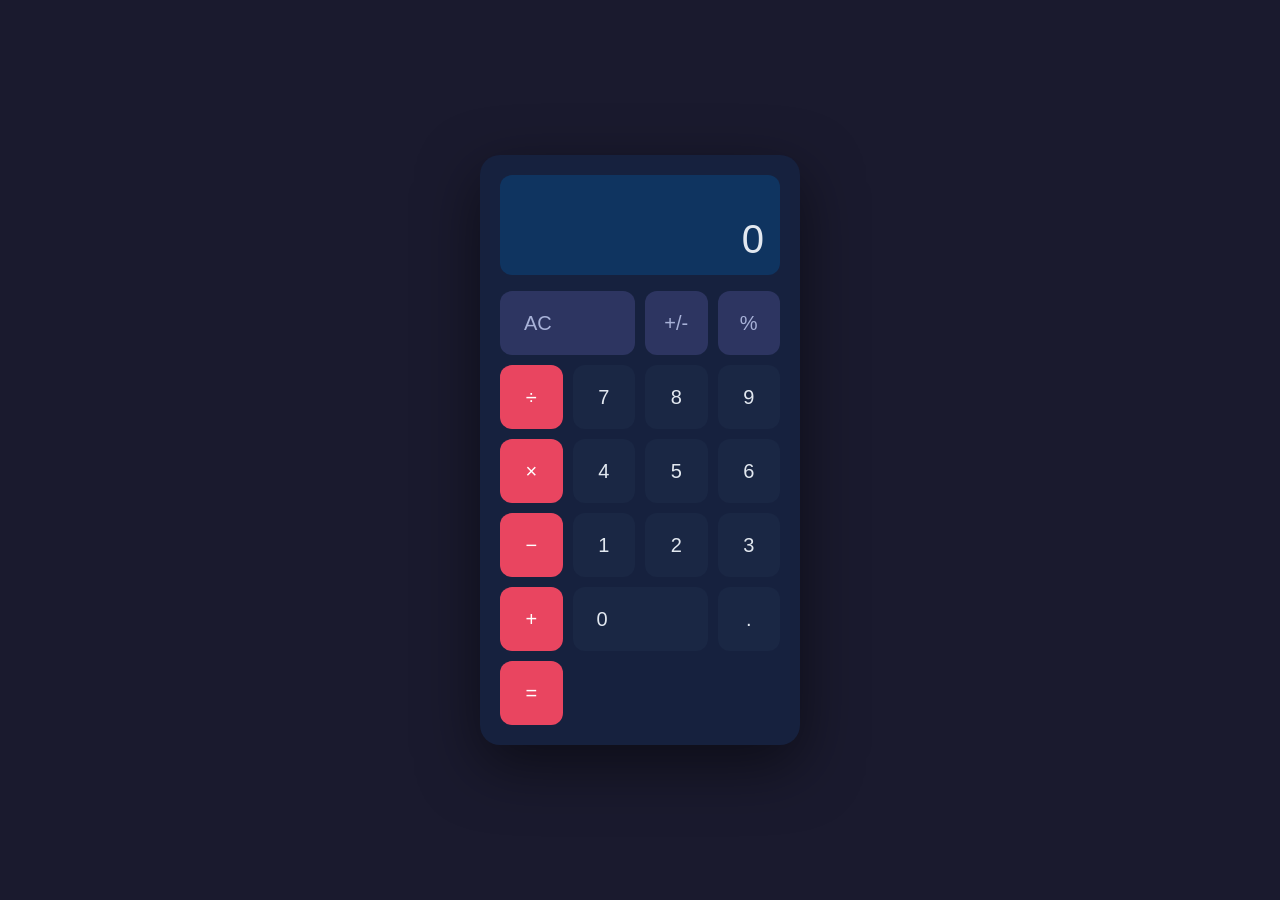
==== index.html @ a8ee5b20 "Add simple calculator app HTML/CSS/JS calculator with basic arithmetic, keyboard support, and a clea" ====
<!DOCTYPE html>
<html lang="en">
<head>
  <meta charset="UTF-8">
  <meta name="viewport" content="width=device-width, initial-scale=1.0">
  <title>Calculator</title>
  <link rel="stylesheet" href="style.css">
</head>
<body>
  <div class="calculator">
    <div class="display">
      <div class="expression" id="expression"></div>
      <div class="result" id="result">0</div>
    </div>
    <div class="buttons">
      <button class="btn btn-wide btn-secondary" data-action="clear">AC</button>
      <button class="btn btn-secondary" data-action="toggle-sign">+/-</button>
      <button class="btn btn-secondary" data-action="percent">%</button>
      <button class="btn btn-operator" data-action="operator" data-value="/">÷</button>

      <button class="btn" data-action="digit" data-value="7">7</button>
      <button class="btn" data-action="digit" data-value="8">8</button>
      <button class="btn" data-action="digit" data-value="9">9</button>
      <button class="btn btn-operator" data-action="operator" data-value="*">×</button>

      <button class="btn" data-action="digit" data-value="4">4</button>
      <button class="btn" data-action="digit" data-value="5">5</button>
      <button class="btn" data-action="digit" data-value="6">6</button>
      <button class="btn btn-operator" data-action="operator" data-value="-">−</button>

      <button class="btn" data-action="digit" data-value="1">1</button>
      <button class="btn" data-action="digit" data-value="2">2</button>
      <button class="btn" data-action="digit" data-value="3">3</button>
      <button class="btn btn-operator" data-action="operator" data-value="+">+</button>

      <button class="btn btn-wide" data-action="digit" data-value="0">0</button>
      <button class="btn" data-action="decimal">.</button>
      <button class="btn btn-operator" data-action="equals">=</button>
    </div>
  </div>
  <script src="app.js"></script>
</body>
</html>
---- style.css ----
* {
  box-sizing: border-box;
  margin: 0;
  padding: 0;
}

body {
  display: flex;
  justify-content: center;
  align-items: center;
  min-height: 100vh;
  background: #1a1a2e;
  font-family: -apple-system, BlinkMacSystemFont, 'Segoe UI', sans-serif;
}

.calculator {
  background: #16213e;
  border-radius: 20px;
  padding: 20px;
  box-shadow: 0 20px 60px rgba(0, 0, 0, 0.5);
  width: 320px;
}

.display {
  background: #0f3460;
  border-radius: 12px;
  padding: 20px 16px 12px;
  margin-bottom: 16px;
  min-height: 100px;
  display: flex;
  flex-direction: column;
  justify-content: flex-end;
  align-items: flex-end;
  overflow: hidden;
}

.expression {
  color: #a8b2d8;
  font-size: 14px;
  min-height: 20px;
  word-break: break-all;
  text-align: right;
}

.result {
  color: #e2e8f0;
  font-size: 40px;
  font-weight: 300;
  word-break: break-all;
  text-align: right;
  line-height: 1.2;
}

.result.small {
  font-size: 28px;
}

.buttons {
  display: grid;
  grid-template-columns: repeat(4, 1fr);
  gap: 10px;
}

.btn {
  background: #1a2744;
  color: #e2e8f0;
  border: none;
  border-radius: 12px;
  font-size: 20px;
  font-weight: 400;
  height: 64px;
  cursor: pointer;
  transition: background 0.1s, transform 0.1s;
  user-select: none;
}

.btn:hover {
  background: #243256;
}

.btn:active {
  transform: scale(0.95);
  background: #2d3f6b;
}

.btn-wide {
  grid-column: span 2;
  text-align: left;
  padding-left: 24px;
}

.btn-secondary {
  background: #2d3561;
  color: #a8b2d8;
}

.btn-secondary:hover {
  background: #374275;
}

.btn-operator {
  background: #e94560;
  color: #fff;
  font-weight: 500;
}

.btn-operator:hover {
  background: #f05576;
}

.btn-operator.active {
  background: #fff;
  color: #e94560;
}
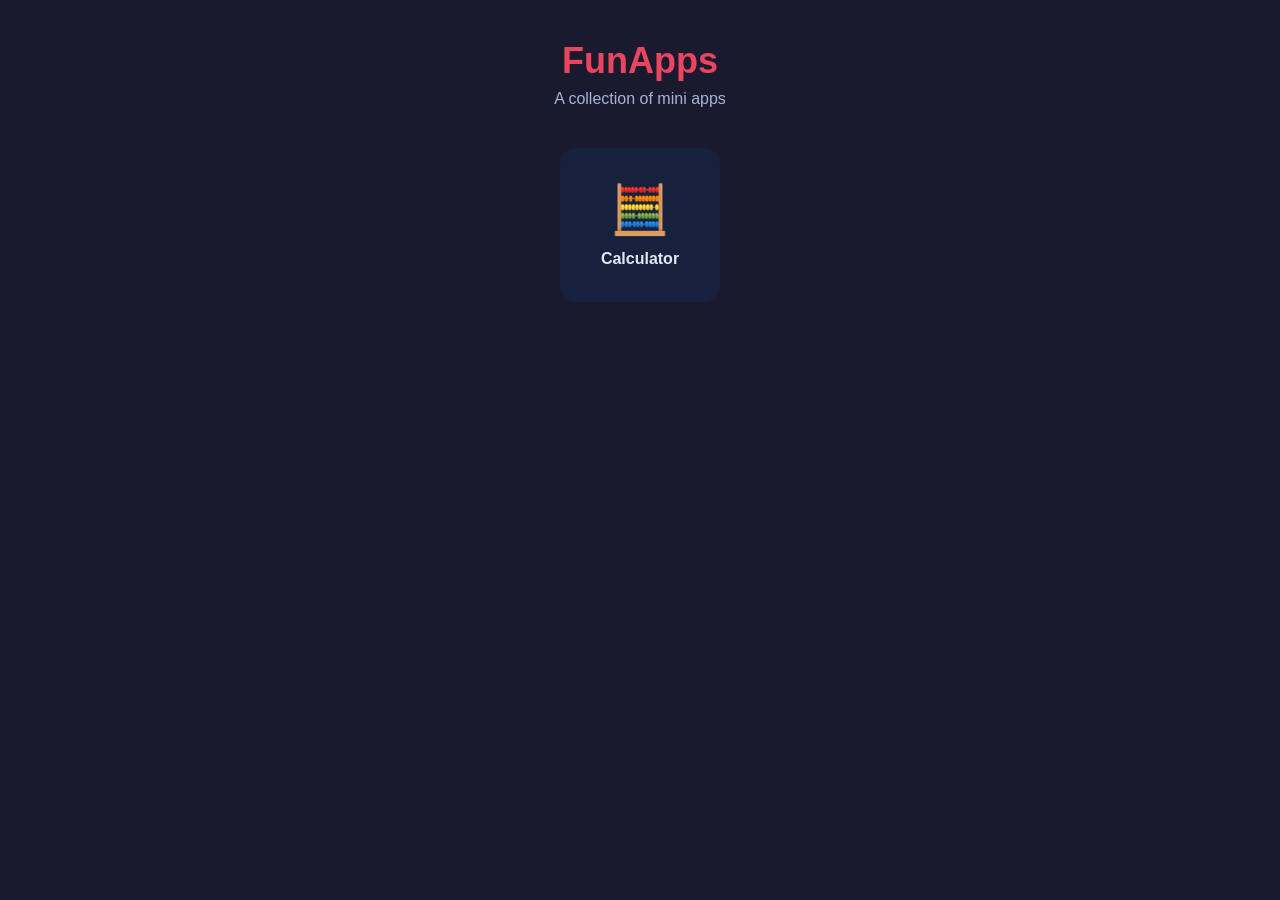
==== commit 0bf47385: "Add root landing page listing all apps https://claude.ai/code/session_01RygP2vsUE1hrj8YoP566Sb" ====
--- a/index.html
+++ b/index.html
@@ -3,41 +3,64 @@
 <head>
   <meta charset="UTF-8">
   <meta name="viewport" content="width=device-width, initial-scale=1.0">
-  <title>Calculator</title>
-  <link rel="stylesheet" href="style.css">
+  <title>FunApps</title>
+  <style>
+    * { box-sizing: border-box; margin: 0; padding: 0; }
+    body {
+      font-family: -apple-system, BlinkMacSystemFont, 'Segoe UI', sans-serif;
+      background: #1a1a2e;
+      color: #e2e8f0;
+      min-height: 100vh;
+      padding: 40px 20px;
+    }
+    h1 {
+      text-align: center;
+      font-size: 36px;
+      font-weight: 700;
+      margin-bottom: 8px;
+      color: #e94560;
+    }
+    p.subtitle {
+      text-align: center;
+      color: #a8b2d8;
+      margin-bottom: 40px;
+    }
+    .apps {
+      display: flex;
+      flex-wrap: wrap;
+      gap: 20px;
+      justify-content: center;
+      max-width: 800px;
+      margin: 0 auto;
+    }
+    .app-card {
+      background: #16213e;
+      border-radius: 16px;
+      padding: 32px 24px;
+      text-align: center;
+      text-decoration: none;
+      color: inherit;
+      width: 160px;
+      transition: transform 0.2s, background 0.2s;
+      border: 2px solid transparent;
+    }
+    .app-card:hover {
+      transform: translateY(-4px);
+      background: #0f3460;
+      border-color: #e94560;
+    }
+    .app-card .icon { font-size: 48px; margin-bottom: 12px; }
+    .app-card .name { font-size: 16px; font-weight: 600; }
+  </style>
 </head>
 <body>
-  <div class="calculator">
-    <div class="display">
-      <div class="expression" id="expression"></div>
-      <div class="result" id="result">0</div>
-    </div>
-    <div class="buttons">
-      <button class="btn btn-wide btn-secondary" data-action="clear">AC</button>
-      <button class="btn btn-secondary" data-action="toggle-sign">+/-</button>
-      <button class="btn btn-secondary" data-action="percent">%</button>
-      <button class="btn btn-operator" data-action="operator" data-value="/">÷</button>
-
-      <button class="btn" data-action="digit" data-value="7">7</button>
-      <button class="btn" data-action="digit" data-value="8">8</button>
-      <button class="btn" data-action="digit" data-value="9">9</button>
-      <button class="btn btn-operator" data-action="operator" data-value="*">×</button>
-
-      <button class="btn" data-action="digit" data-value="4">4</button>
-      <button class="btn" data-action="digit" data-value="5">5</button>
-      <button class="btn" data-action="digit" data-value="6">6</button>
-      <button class="btn btn-operator" data-action="operator" data-value="-">−</button>
-
-      <button class="btn" data-action="digit" data-value="1">1</button>
-      <button class="btn" data-action="digit" data-value="2">2</button>
-      <button class="btn" data-action="digit" data-value="3">3</button>
-      <button class="btn btn-operator" data-action="operator" data-value="+">+</button>
-
-      <button class="btn btn-wide" data-action="digit" data-value="0">0</button>
-      <button class="btn" data-action="decimal">.</button>
-      <button class="btn btn-operator" data-action="equals">=</button>
-    </div>
+  <h1>FunApps</h1>
+  <p class="subtitle">A collection of mini apps</p>
+  <div class="apps">
+    <a class="app-card" href="Calculator/">
+      <div class="icon">🧮</div>
+      <div class="name">Calculator</div>
+    </a>
   </div>
-  <script src="app.js"></script>
 </body>
 </html>
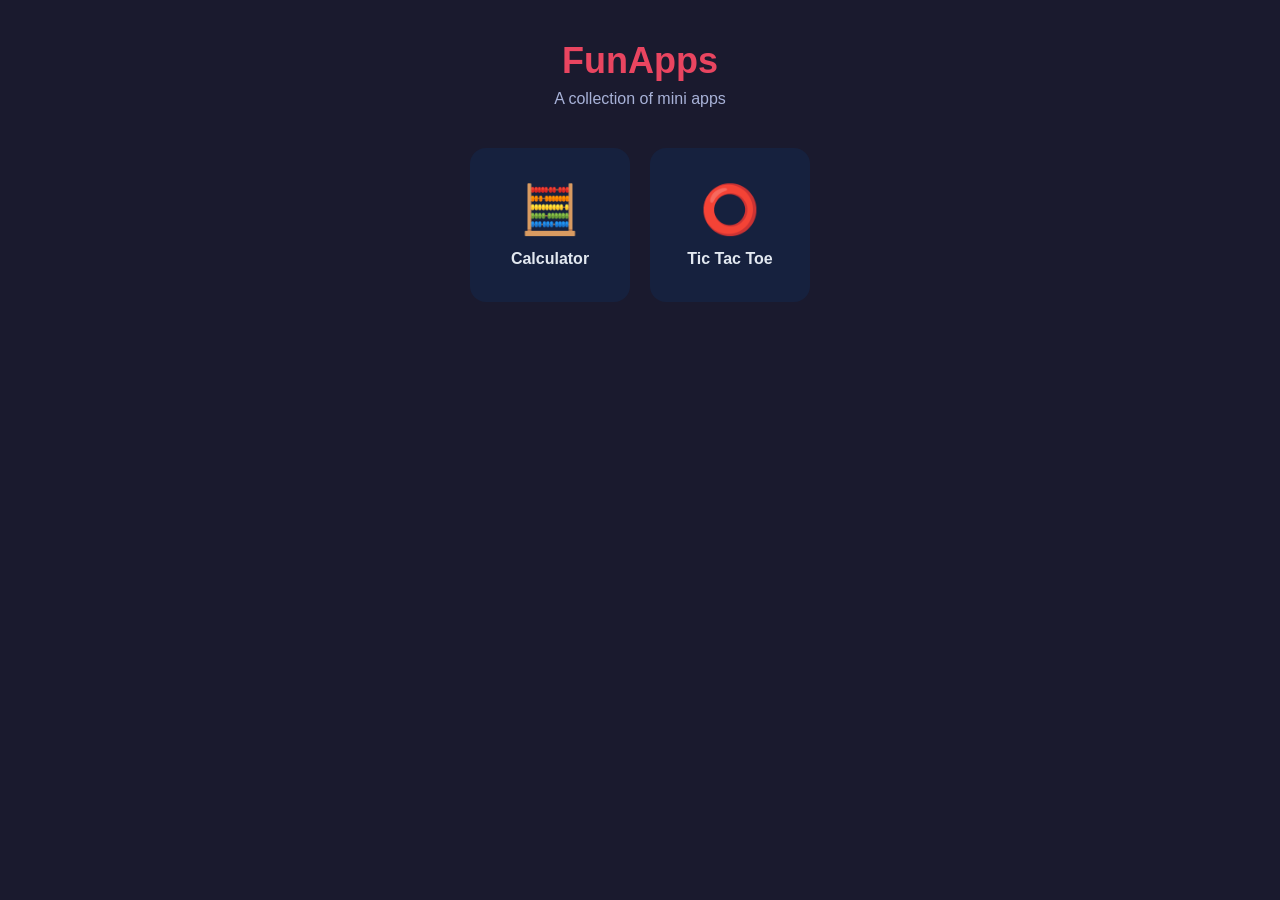
==== commit bb3ad043: "Add TicTacToe app and update landing page https://claude.ai/code/session_01RygP2vsUE1hrj8YoP566Sb" ====
--- a/index.html
+++ b/index.html
@@ -61,6 +61,10 @@
       <div class="icon">🧮</div>
       <div class="name">Calculator</div>
     </a>
+    <a class="app-card" href="TicTacToe/">
+      <div class="icon">⭕</div>
+      <div class="name">Tic Tac Toe</div>
+    </a>
   </div>
 </body>
 </html>
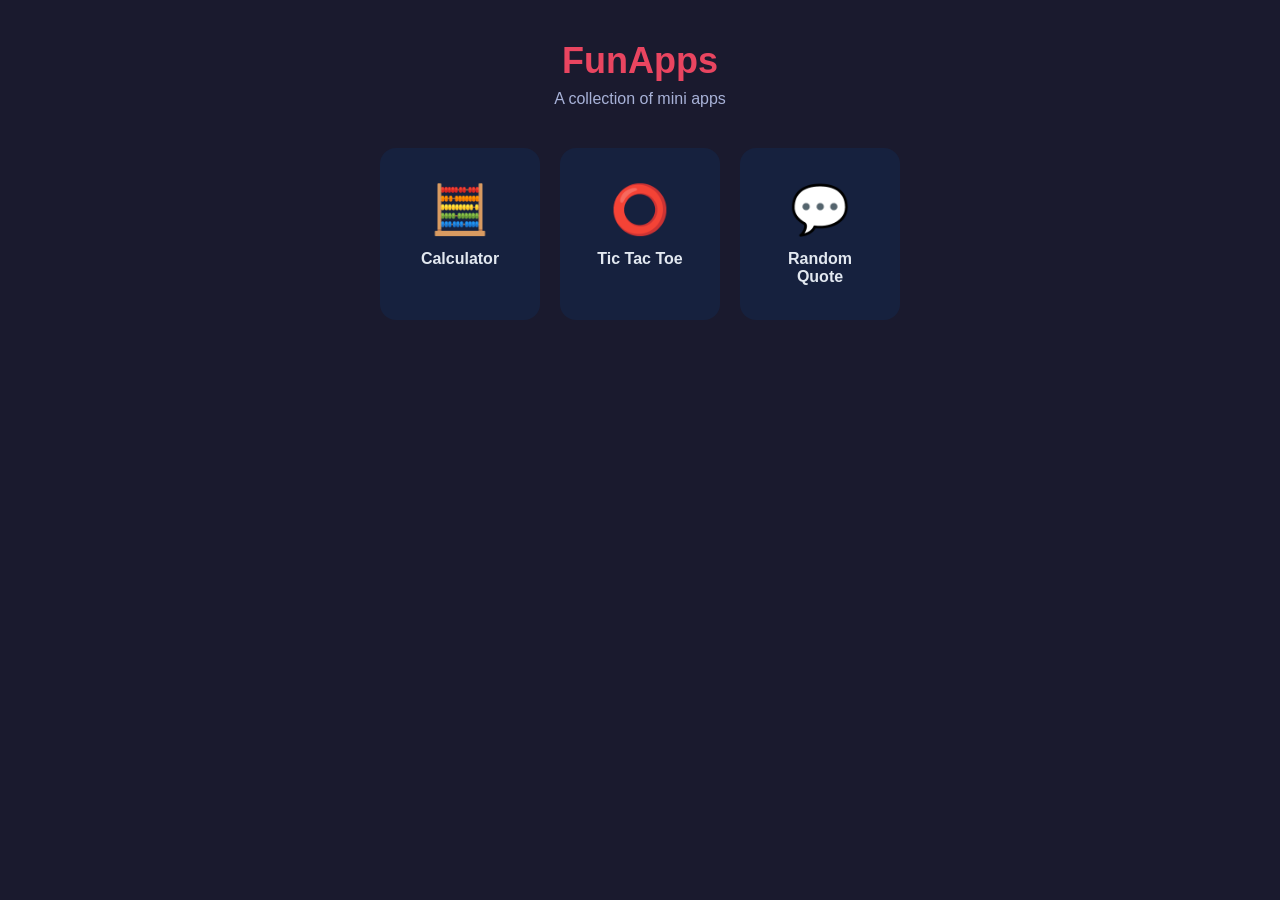
==== commit e413a3bf: "Add Random Quote app and update landing page https://claude.ai/code/session_01RygP2vsUE1hrj8YoP566Sb" ====
--- a/index.html
+++ b/index.html
@@ -65,6 +65,10 @@
       <div class="icon">⭕</div>
       <div class="name">Tic Tac Toe</div>
     </a>
+    <a class="app-card" href="RandomQuote/">
+      <div class="icon">💬</div>
+      <div class="name">Random Quote</div>
+    </a>
   </div>
 </body>
 </html>
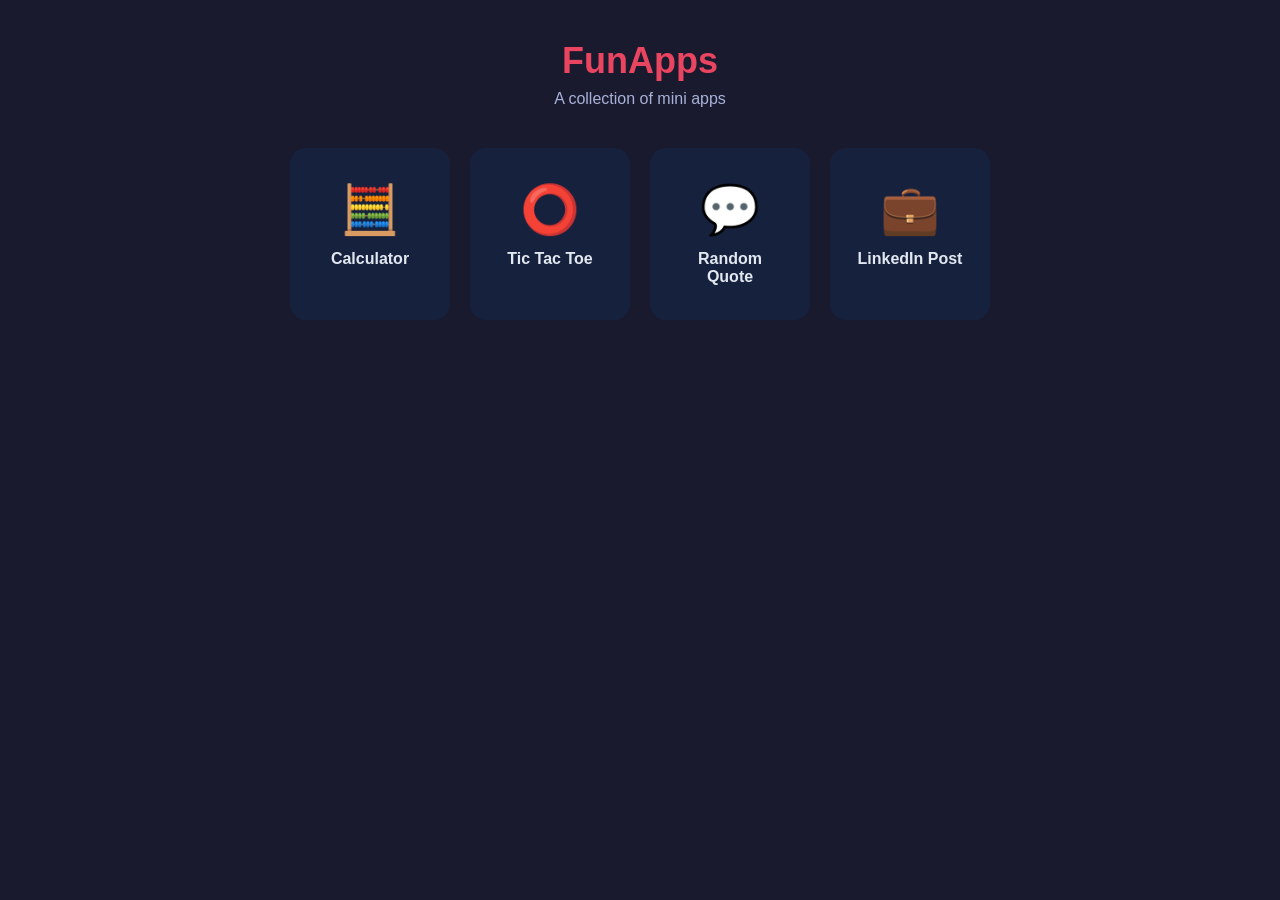
==== commit 3cac054e: "Add LinkedIn Post Generator and update landing page https://claude.ai/code/session_01RygP2vsUE1hrj8Y" ====
--- a/index.html
+++ b/index.html
@@ -69,6 +69,10 @@
       <div class="icon">💬</div>
       <div class="name">Random Quote</div>
     </a>
+    <a class="app-card" href="LinkedInPost/">
+      <div class="icon">💼</div>
+      <div class="name">LinkedIn Post</div>
+    </a>
   </div>
 </body>
 </html>
